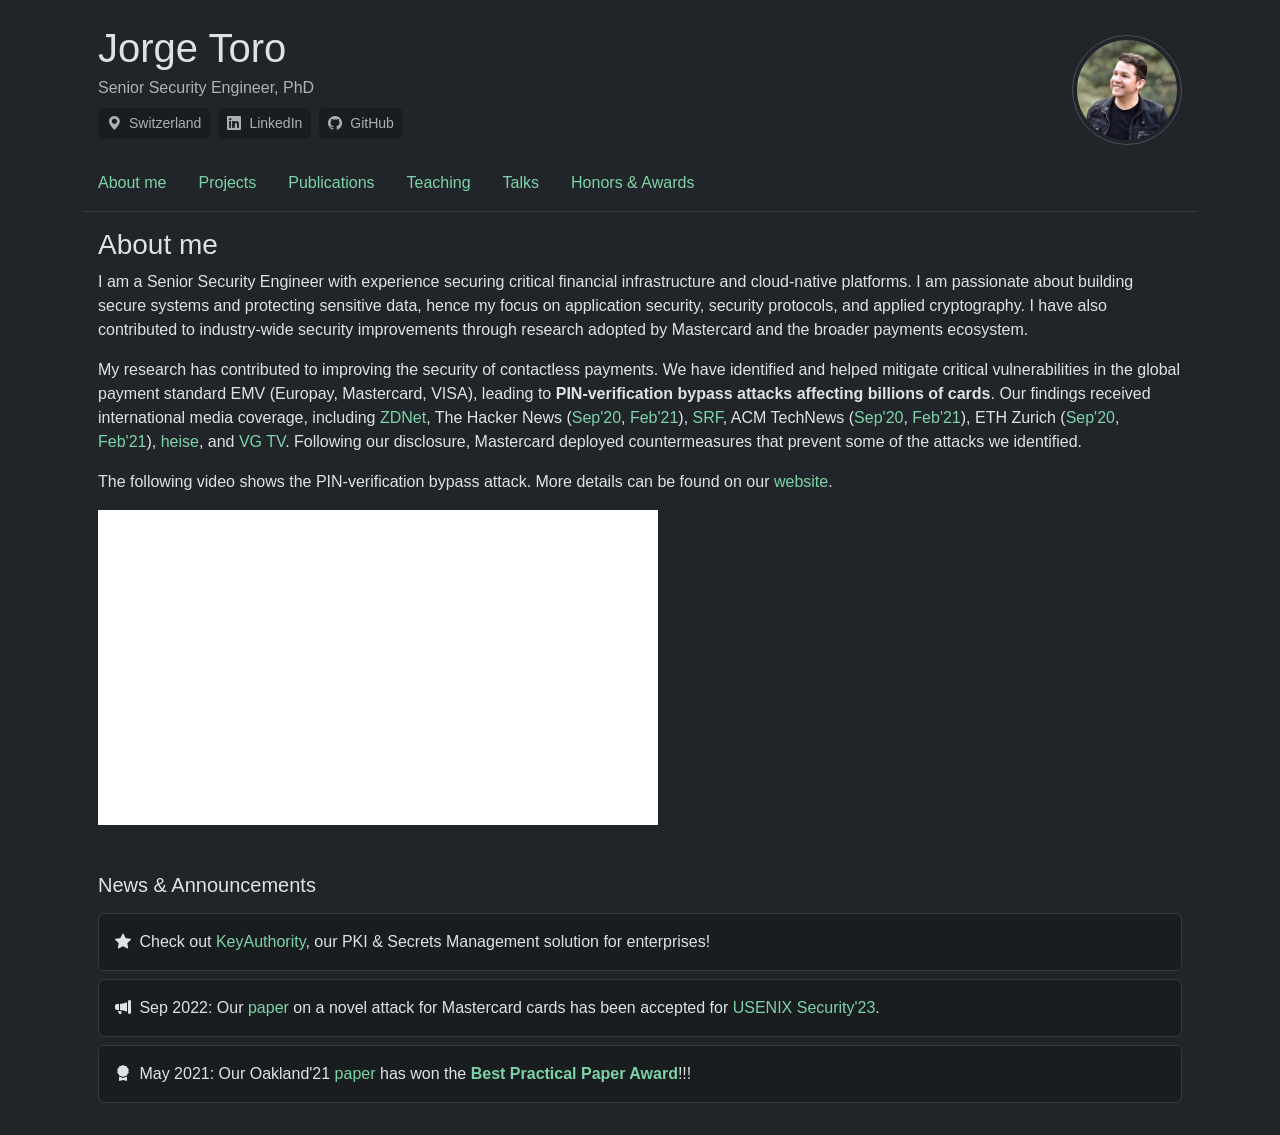
==== index.html @ 417beaee "minor" ====
<!doctype html>
<html lang="en" data-bs-theme="dark">
  <head>
    <meta charset="utf-8" />
    <meta name="viewport" content="width=device-width, initial-scale=1" />
    <title>Jorge Toro</title>
    <link rel="icon" href="assets/img/icon.png" />
    <link
      href="https://cdn.jsdelivr.net/npm/bootstrap@5.3.8/dist/css/bootstrap.min.css"
      rel="stylesheet"
      integrity="sha384-sRIl4kxILFvY47J16cr9ZwB07vP4J8+LH7qKQnuqkuIAvNWLzeN8tE5YBujZqJLB"
      crossorigin="anonymous"
    />
    <link
      rel="stylesheet"
      href="https://cdn.jsdelivr.net/npm/bootstrap-icons@1.11.3/font/bootstrap-icons.min.css"
    />
    <link rel="stylesheet" href="assets/css/style.css" />
  </head>
  <body>
    <div class="container mt-4 pb-2">
      <div class="mx-3 d-flex justify-content-between align-items-center mb-2">
        <div>
          <h1 class="mb-1">Jorge Toro</h1>
          <div class="mb-2 text-muted">Senior Security Engineer, PhD</div>
          <div class="d-flex gap-2 flex-wrap align-items-center">
            <div
              class="alert bg-dark-subtle rounded py-1 px-2 small text-muted"
            >
              <i class="bi bi-geo-alt-fill me-2" aria-hidden="true"></i
              >Switzerland
            </div>
            <div
              class="alert bg-dark-subtle rounded py-1 px-2 small text-muted"
            >
              <a
                class="text-muted"
                href="https://www.linkedin.com/in/jtoropozo"
                target="_blank"
                ><i class="bi bi-linkedin me-2" aria-hidden="true"></i
                >LinkedIn</a
              >
            </div>
            <div
              class="alert bg-dark-subtle rounded py-1 px-2 small text-muted"
            >
              <a
                class="text-muted"
                href="https://github.com/jorgetp"
                target="_blank"
                ><i class="bi bi-github me-2" aria-hidden="true"></i>GitHub</a
              >
            </div>
          </div>
        </div>
        <img
          src="assets/img/profile.jpg"
          alt="Profile picture"
          class="img-fluid rounded-circle p-1 border"
          style="width: 110px"
        />
      </div>
      <ul
        class="nav border-bottom border-dark-subtle pt-0 pb-2 d-flex justify-content-start"
        id="myTab"
        role="tablist"
      >
        <li class="nav-item" role="presentation">
          <button
            class="nav-link active"
            id="home-tab"
            data-bs-toggle="tab"
            data-bs-target="#home"
            type="button"
            role="tab"
            aria-controls="home"
            aria-selected="true"
          >
            About me
          </button>
        </li>
        <li class="nav-item" role="presentation">
          <button
            class="nav-link"
            id="projects-tab"
            data-bs-toggle="tab"
            data-bs-target="#projects"
            type="button"
            role="tab"
            aria-controls="projects"
            aria-selected="false"
          >
            Projects
          </button>
        </li>
        <li class="nav-item" role="presentation">
          <button
            class="nav-link"
            id="publications-tab"
            data-bs-toggle="tab"
            data-bs-target="#publications"
            type="button"
            role="tab"
            aria-controls="publications"
            aria-selected="false"
          >
            Publications
          </button>
        </li>
        <li class="nav-item" role="presentation">
          <button
            class="nav-link"
            id="teaching-tab"
            data-bs-toggle="tab"
            data-bs-target="#teaching"
            type="button"
            role="tab"
            aria-controls="teaching"
            aria-selected="false"
          >
            Teaching
          </button>
        </li>
        <li class="nav-item" role="presentation">
          <button
            class="nav-link"
            id="talks-tab"
            data-bs-toggle="tab"
            data-bs-target="#talks"
            type="button"
            role="tab"
            aria-controls="talks"
            aria-selected="false"
          >
            Talks
          </button>
        </li>
        <li class="nav-item" role="presentation">
          <button
            class="nav-link"
            id="awards-tab"
            data-bs-toggle="tab"
            data-bs-target="#awards"
            type="button"
            role="tab"
            aria-controls="awards"
            aria-selected="false"
          >
            Honors & Awards
          </button>
        </li>
      </ul>
      <div class="mx-3 tab-content" id="myTabContent">
        <div
          class="tab-pane fade show active"
          id="home"
          role="tabpanel"
          aria-labelledby="home-tab"
        >
          <div class="py-3">
            <!--<p class="alert alert-warning">
                  <i class="bi bi-info-circle me-1"></i>
                  This website is mostly about my academic career. I no longer
                  update it regularly since Jan 2023 when I went into industry.
                </p>-->

            <h3>About me</h3>
            <p>
              I am a Senior Security Engineer with experience securing critical
              financial infrastructure and cloud-native platforms. I am
              passionate about building secure systems and protecting sensitive
              data, hence my focus on application security, security protocols,
              and applied cryptography. I have also contributed to industry-wide
              security improvements through research adopted by Mastercard and
              the broader payments ecosystem.
            </p>

            <!--<p>
              Previously, I was a Postdoctoral Researcher at
              <a href="https://ethz.ch/en.html">ETH Zurich</a>, within Prof.
              Basin's Information Security Group. In 2019, I completed my PhD in
              Computer Science at the
              <a href="https://www.uni.lu">University of Luxembourg</a>, under
              the supervision of Prof. Mauw and Dr. Trujillo. During my academic
              career, I developed and applied techniques and tools to produce
              machine-verifiable security proofs and to identify practical
              attacks in real-world cryptographic protocols.
            </p>-->

            <p>
              My research has contributed to improving the security of
              contactless payments. We have identified and helped mitigate
              critical vulnerabilities in the global payment standard EMV
              (Europay, Mastercard, VISA), leading to
              <strong
                >PIN-verification bypass attacks affecting billions of
                cards</strong
              >. Our findings received international media coverage, including
              <a
                href="https://www.zdnet.com/article/academics-bypass-pins-for-visa-contactless-payments/"
                >ZDNet</a
              >, The Hacker News (<a
                href="https://thehackernews.com/2020/09/emv-payment-card-pin-hacking.html"
                >Sep'20</a
              >,
              <a
                href="https://thehackernews.com/2021/02/new-hack-lets-attackers-bypass.html"
                >Feb'21</a
              >),
              <a
                href="https://www.srf.ch/news/schweiz/eth-forscher-warnen-sicherheitsluecke-bei-visa-kreditkarten-entdeckt"
                >SRF</a
              >, ACM TechNews (<a
                href="https://technews.acm.org/archives.cfm?fo=2020-09-sep/sep-04-2020.html#1130993"
                >Sep'20</a
              >,
              <a
                href="https://technews.acm.org/archives.cfm?fo=2021-02-feb/feb-26-2021.html#1151729"
                >Feb'21</a
              >), ETH Zurich (<a
                href="https://ethz.ch/en/news-and-events/eth-news/news/2020/09/outsmarting-the-pin-code.html"
                >Sep'20</a
              >,
              <a
                href="https://ethz.ch/en/news-and-events/eth-news/news/2021/02/security-flaw-detected-for-the-second-time-in-credit-cards.html"
                >Feb'21</a
              >),
              <a
                href="https://www.heise.de/security/meldung/Zahlen-ohne-PIN-Forscher-knacken-Visas-NFC-Bezahlfunktion-4881555.html"
                >heise</a
              >, and
              <a
                href="https://www.vgtv.no/video/205022/ny-svindelmetode-slik-kan-de-kopiere-kortet-ditt-i-koeen"
                >VG TV</a
              >. Following our disclosure, Mastercard deployed countermeasures
              that prevent some of the attacks we identified.
              <!--Furthermore, the next generation of EMV
                  incorporates security mechanisms influenced by our research. -->
            </p>

            <p>
              The following video shows the PIN-verification bypass attack. More
              details can be found on our
              <a href="https://emvrace.github.io/">website</a>.
            </p>

            <div class="ratio ratio-16x9" style="max-width: 560px">
              <iframe
                src="https://www.youtube.com/embed/HrBgPIiqqf8?si=Oq4dSTLOoLwyN6_8"
                title="YouTube video player"
                frameborder="0"
                allow="
                  accelerometer;
                  autoplay;
                  clipboard-write;
                  encrypted-media;
                  gyroscope;
                  picture-in-picture;
                  web-share;
                "
                referrerpolicy="strict-origin-when-cross-origin"
                allowfullscreen
              ></iframe>
            </div>

            <h5 class="pt-5 pb-2">News & Announcements</h5>

            <div class="alert alert-dark mb-2" role="alert">
              <i class="bi bi-star-fill me-1"></i>
              Check out
              <a href="https://keyauthority.net" target="_blank">KeyAuthority</a
              >, our PKI & Secrets Management solution for enterprises!
            </div>

            <div class="alert alert-dark mb-2" role="alert">
              <i class="bi bi-megaphone-fill me-1"></i>
              Sep 2022: Our
              <a
                href="https://ethz.ch/content/dam/ethz/special-interest/infk/inst-infsec/information-security-group-dam/research/publications/pub2023/mastercard-usenix23.pdf"
                >paper</a
              >
              on a novel attack for Mastercard cards has been accepted for
              <a href="https://www.usenix.org/conference/usenixsecurity23"
                >USENIX Security'23</a
              >.
            </div>

            <div class="alert alert-dark mb-2" role="alert">
              <i class="bi bi-award-fill me-1"></i>
              May 2021: Our Oakland'21
              <a
                href="https://ethz.ch/content/dam/ethz/special-interest/infk/inst-infsec/information-security-group-dam/research/publications/pub2021/emv-sp21.pdf"
                >paper</a
              >
              has won the
              <strong
                ><a
                  href="https://twitter.com/IEEESSP/status/1398021192062095361?s=20"
                  >Best Practical Paper Award</a
                ></strong
              >!!!
            </div>
          </div>
        </div>
        <div
          class="tab-pane fade"
          id="projects"
          role="tabpanel"
          aria-labelledby="projects-tab"
        >
          <div class="py-3">
            <h3>Projects</h3>
            <p>
              These are projects where I have contributed in a leading role.
              Company-internal projects are not listed here.
            </p>

            <div>
              <strong>KeyAuthority - PKI &amp; Secrets Management</strong><br />
              Founder &amp; Lead Engineer | Jan 2025 – Present<br />
              <ul class="mt-2 ps-4">
                <li>
                  Architected and implemented a cloud-native PKI and secrets
                  management platform using Go, ReactJS, PostgreSQL, Docker,
                  Kubernetes, and Helm.
                </li>
                <li>
                  Integrated Keycloak, HSMs, cert-manager, and GitLab to
                  automate enterprise security workflows.
                </li>
                <li>
                  Designed Role-Based Access Control (RBAC), approval workflows,
                  and cryptographic governance capabilities.
                </li>
                <li>
                  Links:
                  <a href="https://keyauthority.net" target="_blank">Homepage</a
                  >,
                  <a href="https://staging.keyauthority.net" target="_blank"
                    >Staging Environment</a
                  >,
                  <a
                    href="https://hub.docker.com/u/keyauthoritydh"
                    target="_blank"
                    >Docker Images</a
                  >,
                  <a
                    href="https://artifacthub.io/packages/helm/keyauthority/keyauthority"
                    target="_blank"
                    >Helm Chart</a
                  >
                </li>
              </ul>
            </div>

            <div class="py-1">
              <strong
                >Security Analysis of the Next-Generation Payment
                Protocol</strong
              ><br />
              Principal Researcher & Engineer | ETH Zurich (joint with
              Mastercard) | Nov 2021 – May 2022<br />
              <ul class="mt-2 ps-4">
                <li>
                  Led the formal security analysis of Mastercard's
                  next-generation in-store payment protocol, known as EMV C8.
                </li>
                <li>
                  Designed and implemented a model checker to verify security
                  properties of EMV C8.
                </li>
                <li>
                  Tech stack:
                  <a href="https://tamarin-prover.github.io/" target="_blank"
                    >Tamarin prover</a
                  >, Python.
                </li>
              </ul>
            </div>

            <div>
              <strong>Centre for Cyber Trust</strong><br />
              Researcher | ETH Zurich (sponsored by Siemens AG) | Jan 2021 - Dec
              2022
              <ul class="mt-2 ps-4">
                <li>
                  Contributed to the design and verification of cyber-trust
                  systems linking the physical and digital worlds, specializing
                  in document authentication.
                </li>
                <li>
                  Explored potential collaborations with a major institution in
                  Zurich.
                </li>
                <li>Tech stack: Tamarin Prover, Python, Java, Android.</li>
              </ul>
            </div>
          </div>
        </div>
        <div
          class="tab-pane fade"
          id="publications"
          role="tabpanel"
          aria-labelledby="publications-tab"
        >
          <div class="py-3">
            <h3>Publications</h3>
            <p>
              These are some of my publications. For a complete list, please see
              my
              <a
                href="https://scholar.google.com/citations?user=mF6Rm5oAAAAJ&hl=en"
                >Google Scholar profile</a
              >.
            </p>

            <div class="table-responsive">
              <table class="table table-striped align-middle">
                <thead>
                  <tr>
                    <th scope="col">Year</th>
                    <th scope="col">Title</th>
                    <th scope="col">Authors</th>
                    <th scope="col">Venue</th>
                    <th scope="col">Links</th>
                  </tr>
                </thead>
                <tbody>
                  <tr>
                    <td>2023</td>
                    <td>
                      <strong
                        >SealClub: Computer-aided Paper Document
                        Authentication</strong
                      >
                    </td>
                    <td>M. Ochoa, H. Vanegas, J. Toro-Pozo, and D. Basin</td>
                    <td>
                      39th Annual Computer Security Applications Conference
                      (ACSAC)
                    </td>
                    <td>
                      <a
                        href="https://people.inf.ethz.ch/basin/pubs/acsac23.pdf"
                        >PDF</a
                      >,
                      <a href="https://doi.org/10.1145/3627106.3627176">DOI</a>
                    </td>
                  </tr>
                  <tr>
                    <td>2023</td>
                    <td>
                      <strong
                        >Inducing Authentication Failures to Bypass Credit Card
                        PINs</strong
                      >
                    </td>
                    <td>D. Basin, P. Schaller, and J. Toro-Pozo</td>
                    <td>32nd USENIX Security Symposium</td>
                    <td>
                      <a href="https://emvrace.github.io/">WEB</a>,
                      <a
                        href="https://ethz.ch/content/dam/ethz/special-interest/infk/inst-infsec/information-security-group-dam/research/publications/pub2023/mastercard-usenix23.pdf"
                        >PDF</a
                      >
                    </td>
                  </tr>
                  <tr>
                    <td>2021</td>
                    <td>
                      <strong
                        >Card Brand Mixup Attack: Bypassing the PIN in non-Visa
                        Cards by Using Them for Visa Transactions</strong
                      >
                    </td>
                    <td>D. Basin, R. Sasse, and J. Toro-Pozo</td>
                    <td>30th USENIX Security Symposium</td>
                    <td>
                      <a href="https://emvrace.github.io/">WEB</a>,
                      <a
                        href="https://ethz.ch/content/dam/ethz/special-interest/infk/inst-infsec/information-security-group-dam/research/publications/pub2021/sec21fall-basin.pdf"
                        >PDF</a
                      >
                    </td>
                  </tr>
                  <tr>
                    <td>2021</td>
                    <td>
                      <strong>The EMV Standard: Break, Fix, Verify</strong>
                    </td>
                    <td>D. Basin, R. Sasse, and J. Toro-Pozo</td>
                    <td>
                      42nd IEEE Symposium on Security and Privacy (S&amp;P)
                    </td>
                    <td>
                      <a href="https://emvrace.github.io/">WEB</a>,
                      <a
                        href="https://ethz.ch/content/dam/ethz/special-interest/infk/inst-infsec/information-security-group-dam/research/publications/pub2021/emv-sp21.pdf"
                        >PDF</a
                      >,
                      <a
                        href="https://jorgetp.github.io/assets/img/oakland-award.jpg"
                        >AWARD</a
                      >
                    </td>
                  </tr>
                  <tr>
                    <td>2019</td>
                    <td>
                      <strong
                        >Post-Collusion Security and Distance Bounding</strong
                      >
                    </td>
                    <td>
                      S. Mauw, Z. Smith, J. Toro-Pozo, and R. Trujillo-Rasua
                    </td>
                    <td>
                      26th ACM SIGSAC Conference on Computer and Communications
                      Security (CCS)
                    </td>
                    <td>
                      <a href="https://jorgetp.github.io/assets/pdf/CCS19.pdf"
                        >PDF</a
                      >,
                      <a href="https://doi.org/10.1145/3319535.3345651">DOI</a>
                    </td>
                  </tr>
                  <tr>
                    <td>2019</td>
                    <td>
                      <strong
                        >Computational and symbolic analysis of
                        distance-bounding protocols</strong
                      >
                    </td>
                    <td>J. L. Toro Pozo</td>
                    <td>PhD thesis, University of Luxembourg</td>
                    <td>
                      <a
                        href="https://jorgetp.github.io/assets/pdf/thesis-jorge.pdf"
                        >PDF</a
                      >,
                      <a href="http://orbilu.uni.lu/handle/10993/39506">URL</a>
                    </td>
                  </tr>
                  <tr>
                    <td>2018</td>
                    <td>
                      <strong
                        >Automated Identification of Desynchronisation Attacks
                        on Shared Secrets</strong
                      >
                    </td>
                    <td>
                      S. Mauw, Z. Smith, J. Toro-Pozo, and R. Trujillo-Rasua
                    </td>
                    <td>
                      23rd European Symposium on Research in Computer Security
                      (ESORICS)
                    </td>
                    <td>
                      <a href="https://doi.org/10.1007/978-3-319-99073-6_20"
                        >DOI</a
                      >
                    </td>
                  </tr>
                  <tr>
                    <td>2018</td>
                    <td>
                      <strong
                        >Distance-Bounding Protocols: Verification without Time
                        and Location</strong
                      >
                    </td>
                    <td>
                      S. Mauw, Z. Smith, J. Toro-Pozo, and R. Trujillo-Rasua
                    </td>
                    <td>
                      39th IEEE Symposium on Security and Privacy (S&amp;P)
                    </td>
                    <td>
                      <a href="https://jorgetp.github.io/assets/pdf/SP18.pdf"
                        >PDF</a
                      >,
                      <a href="https://doi.org/10.1109/SP.2018.00001">DOI</a>
                    </td>
                  </tr>
                  <tr>
                    <td>2017</td>
                    <td>
                      <strong>Multiobjective variable mesh optimization</strong>
                    </td>
                    <td>Y. Salgueiro, J. L. Toro, R. Bello, and R. Falcon</td>
                    <td>Annals of Operations Research, 258(2): 869-893</td>
                    <td>
                      <a href="https://jorgetp.github.io/assets/pdf/MOVMO.pdf"
                        >PDF</a
                      >,
                      <a href="https://doi.org/10.1007/s10479-016-2221-5"
                        >DOI</a
                      >
                    </td>
                  </tr>
                  <tr>
                    <td>2016</td>
                    <td>
                      <strong
                        >Optimality Results on the Security of Lookup-Based
                        Protocols</strong
                      >
                    </td>
                    <td>S. Mauw, J. Toro-Pozo, and R. Trujillo-Rasua</td>
                    <td>
                      12th Radio Frequency Identification and IoT Security
                      Workshop (RFIDSec)
                    </td>
                    <td>
                      <a href="https://doi.org/10.1007/978-3-319-62024-4_10"
                        >DOI</a
                      >
                    </td>
                  </tr>
                  <tr>
                    <td>2016</td>
                    <td>
                      <strong
                        >A Class of Precomputation-Based Distance-Bounding
                        Protocols</strong
                      >
                    </td>
                    <td>S. Mauw, J. Toro-Pozo, and R. Trujillo-Rasua</td>
                    <td>
                      1st IEEE European Symposium on Security and Privacy
                      (EuroS&amp;P)
                    </td>
                    <td>
                      <a href="https://doi.org/10.1109/EuroSP.2016.19">DOI</a>
                    </td>
                  </tr>
                  <tr>
                    <td>2014</td>
                    <td>
                      <strong
                        >Noise Detection and Learning Based on Current
                        Information</strong
                      >
                    </td>
                    <td>
                      D. Pascual Gonz&aacute;lez; F. D. V&aacute;zquez Mesa; and
                      J. L. Toro Pozo
                    </td>
                    <td>Computaci&oacute;n y Sistemas, 18(1)</td>
                    <td>
                      <a
                        href="http://cys.cic.ipn.mx/ojs/index.php/CyS/article/view/1593"
                        >URL</a
                      >
                    </td>
                  </tr>
                </tbody>
              </table>
            </div>
          </div>
        </div>
        <div
          class="tab-pane fade"
          id="awards"
          role="tabpanel"
          aria-labelledby="awards-tab"
        >
          <div class="py-3">
            <h3>Honors & Awards</h3>
            <p>These are some of my selected honors and awards.</p>

            <div class="table-responsive">
              <table class="table table-striped align-middle">
                <thead>
                  <tr>
                    <th scope="col">Year</th>
                    <th scope="col">Award</th>
                    <th scope="col">Organization / Context</th>
                  </tr>
                </thead>
                <tbody>
                  <tr>
                    <td>2021</td>
                    <td>
                      <strong
                        ><a
                          href="https://www.ieee-security.org/TC/SP2021/awards.html"
                          >Best Practical Paper Award</a
                        ></strong
                      >
                    </td>
                    <td>
                      42nd IEEE Symposium on Security and Privacy (S&amp;P)
                    </td>
                  </tr>
                  <tr>
                    <td>2020</td>
                    <td>
                      <strong
                        ><a
                          href="https://www.iit.cnr.it/STM-WG/contentpage06.html"
                          >Best PhD Thesis on Security and Trust Management</a
                        ></strong
                      >
                    </td>
                    <td>
                      European Research Consortium for Informatics and
                      Mathematics (<a href="https://www.ercim.eu">ERCIM</a>)
                    </td>
                  </tr>
                  <tr>
                    <td>2019</td>
                    <td>
                      <strong>Best Thesis in Computer Science</strong>
                    </td>
                    <td>University of Luxembourg</td>
                  </tr>
                  <tr>
                    <td>2015</td>
                    <td><strong>AFR-PhD Grant</strong> (~170K euros)</td>
                    <td>
                      Luxembourg National Research Fund (<a
                        href="https://www.fnr.lu"
                        >FNR</a
                      >)
                    </td>
                  </tr>
                </tbody>
              </table>
            </div>
          </div>
        </div>
        <div
          class="tab-pane fade"
          id="teaching"
          role="tabpanel"
          aria-labelledby="teaching-tab"
        >
          <div class="py-3">
            <h3>Teaching</h3>
            <p>
              I have been part of the teaching team for the following courses
              (2016 to date).
            </p>
            <div class="table-responsive">
              <table class="table table-striped align-middle">
                <thead>
                  <tr>
                    <th scope="col">Term</th>
                    <th scope="col">Course</th>
                    <th scope="col">Institution</th>
                    <th scope="col">Description</th>
                  </tr>
                </thead>
                <tbody>
                  <tr>
                    <td>Spring 2022</td>
                    <td>
                      <strong
                        ><a
                          href="https://infsec.ethz.ch/education/ss2022/infsec.html"
                          >Information Security</a
                        ></strong
                      >
                    </td>
                    <td>ETH Zurich</td>
                    <td>
                      This course provides an introduction to Information
                      Security. The focus is on fundamental concepts and models,
                      basic cryptography, protocols and system security, and
                      privacy and data protection. While the emphasis is on
                      foundations, case studies are given that examine different
                      realizations of these ideas in practice.
                    </td>
                  </tr>
                  <tr>
                    <td>Autumn 2021</td>
                    <td>
                      <strong
                        ><a
                          href="https://infsec.ethz.ch/education/as2021/seclab.html"
                          >Applied Security Laboratory</a
                        ></strong
                      >
                    </td>
                    <td>ETH Zurich</td>
                    <td>
                      This is a hands-on course on applied aspects of
                      Information Security. It covers topics such as applied
                      information security, operating system security, OS
                      hardening, computer forensics, web application security,
                      design, implementation, and configuration of security
                      mechanisms, risk analysis, and system review.
                    </td>
                  </tr>
                  <tr>
                    <td>Spring 2021</td>
                    <td>
                      <strong
                        ><a
                          href="https://systems.ethz.ch/education/courses/2021-spring/big-data-for-engineers.html"
                          >Big Data for Engineers</a
                        ></strong
                      >
                    </td>
                    <td>ETH Zurich</td>
                    <td>
                      This database course introduces the most recent advances
                      for scaling storage and querying to Petabytes of data with
                      trillions of records. The course covers techniques to work
                      with heterogeneous data sets and data shapes like trees
                      and graphs.
                    </td>
                  </tr>
                  <tr>
                    <td>Autumn 2020</td>
                    <td>
                      <strong
                        ><a
                          href="http://www.vvz.ethz.ch/Vorlesungsverzeichnis/lerneinheit.view?semkez=2022W&amp;ansicht=KATALOGDATEN&amp;lerneinheitId=161941&amp;lang=en"
                          >Information Security Lab</a
                        ></strong
                      >
                    </td>
                    <td>ETH Zurich</td>
                    <td>
                      This InterFocus course provides a broad, hands-on
                      introduction to Information Security. It introduces
                      adversarial thinking and security by design as key
                      approaches to building secure systems.
                    </td>
                  </tr>
                  <tr>
                    <td>Spring 2020</td>
                    <td>
                      <strong
                        ><a
                          href="http://www.vvz.ethz.ch/Vorlesungsverzeichnis/lerneinheit.view?semkez=2020S&amp;ansicht=KATALOGDATEN&amp;lerneinheitId=137237&amp;lang=en"
                          >Information Systems for Engineers</a
                        ></strong
                      >
                    </td>
                    <td>ETH Zurich</td>
                    <td>
                      This course provides the basics of relational databases
                      from the perspective of the user. We discover why tables
                      are so incredibly powerful to express relations, learn the
                      SQL query language, and how to make the most of it. The
                      course also covers support for data cubes (analytics).
                    </td>
                  </tr>
                  <tr>
                    <td>Autumn 2019</td>
                    <td>
                      <strong
                        ><a
                          href="https://www.ti.inf.ethz.ch/ew/courses/APC19/index.html"
                          >Algorithms, Probability, and Computing</a
                        ></strong
                      >
                    </td>
                    <td>ETH Zurich</td>
                    <td>
                      This course focuses on advanced design and analysis
                      methods for algorithms and data structures, such as
                      Random(ized) Search Trees, Point Location, Minimum Cut,
                      Linear Programming, Randomized Algebraic Algorithms
                      (matchings), Probabilistically Checkable Proofs
                      (introduction).
                    </td>
                  </tr>
                  <tr>
                    <td>2016–2018</td>
                    <td>
                      <strong
                        ><a
                          href="https://satoss.uni.lu/courses/securityprotocols/"
                          >Security Protocols</a
                        ></strong
                      >
                    </td>
                    <td>University of Luxembourg</td>
                    <td>
                      The course helps students develop their skills in manual
                      and computer-aided verification of security protocols.
                    </td>
                  </tr>
                  <tr>
                    <td>2017</td>
                    <td><strong>Information Security Basics</strong></td>
                    <td>University of Luxembourg</td>
                    <td>
                      The course covers the basic concepts of Information
                      Security from a formal methods perspective. These concepts
                      include protocol execution, threat model, security
                      properties, and (manual) verification.
                    </td>
                  </tr>
                </tbody>
              </table>
            </div>
          </div>
        </div>
        <div
          class="tab-pane fade"
          id="talks"
          role="tabpanel"
          aria-labelledby="talks-tab"
        >
          <div class="p-3">
            <h3>Talks</h3>
            <p>These are some of the talks that I've given.</p>
            <div class="table-responsive">
              <table class="table table-striped align-middle">
                <thead>
                  <tr>
                    <th scope="col">Date</th>
                    <th scope="col">Talk</th>
                    <th scope="col">Event</th>
                    <th scope="col">Location</th>
                  </tr>
                </thead>
                <tbody>
                  <tr>
                    <td>Aug 2021</td>
                    <td>
                      <strong
                        >Card Brand Mixup Attack: Bypassing the PIN in non-Visa
                        Cards by Using Them for Visa Transactions</strong
                      >
                    </td>
                    <td>
                      <a
                        href="https://www.usenix.org/conference/usenixsecurity21"
                        >30th USENIX Security Symposium</a
                      >
                    </td>
                    <td>Virtual</td>
                  </tr>
                  <tr>
                    <td>May 2021</td>
                    <td>
                      <strong>The EMV Standard: Break, Fix, Verify</strong>
                    </td>
                    <td>
                      <a href="https://www.ieee-security.org/TC/SP2021"
                        >42nd IEEE Symposium on Security and Privacy
                        (S&amp;P)</a
                      >
                    </td>
                    <td>Virtual</td>
                  </tr>
                  <tr>
                    <td>May 2021</td>
                    <td>
                      <strong
                        >Trustworthy Components by Example of Security
                        Protocols</strong
                      >
                    </td>
                    <td>
                      <a href="https://sscc.ethz.ch"
                        >Swiss Support Center for Cybersecurity (SSCC) Workshop
                        on Dependencies</a
                      >
                    </td>
                    <td>Virtual</td>
                  </tr>
                  <tr>
                    <td>Sep 2021</td>
                    <td>
                      <strong
                        >Computational and Symbolic Analysis of
                        Distance-Bounding Protocols</strong
                      >
                    </td>
                    <td>
                      <a href="https://hosting.services.iit.cnr.it/stm2020"
                        >Security and Trust Management (STM) Workshop 2020</a
                      >
                    </td>
                    <td>Virtual</td>
                  </tr>
                  <tr>
                    <td>Nov 2018</td>
                    <td>
                      <strong
                        >Collusion in Security Protocols: Terrorist Fraud as a
                        Use Case</strong
                      >
                    </td>
                    <td>Infsec Group seminar at ETHZ</td>
                    <td>Zurich, Switzerland</td>
                  </tr>
                  <tr>
                    <td>Oct 2018</td>
                    <td>
                      <strong
                        >Distance Bounding Protocols: Verification without Time
                        and Location</strong
                      >
                    </td>
                    <td><a href="https://cispa.de/en">CISPA</a></td>
                    <td>Saarbrucken, Germany</td>
                  </tr>
                  <tr>
                    <td>Apr 2018</td>
                    <td>
                      <strong
                        >Distance Bounding Protocols: Computational vs. Symbolic
                        Models</strong
                      >
                    </td>
                    <td>
                      <a
                        href="https://www.surrey.ac.uk/events/20180414-futuredb-distance-bounding-past-present-future"
                        >FutureDB Workshop</a
                      >
                    </td>
                    <td>Azores, Portugal</td>
                  </tr>
                  <tr>
                    <td>Dec 2017</td>
                    <td>
                      <strong
                        >Distance-Bounding Protocols: Verification without Time
                        and Location</strong
                      >
                    </td>
                    <td>Infsec Group seminar at ETHZ</td>
                    <td>Zurich, Switzerland</td>
                  </tr>
                  <tr>
                    <td>Nov 2017</td>
                    <td>
                      <strong
                        >On Symbolic Verification of Distance-Bounding
                        Protocols</strong
                      >
                    </td>
                    <td>
                      <a href="https://cryptacus.cs.ru.nl">CRYPTACUS'17</a>
                    </td>
                    <td>Nijmegen, The Netherlands</td>
                  </tr>
                  <tr>
                    <td>Mar 2017</td>
                    <td>
                      <strong
                        >On the Optimality of Secure Distance Bounding</strong
                      >
                    </td>
                    <td>
                      <a href="https://grsrd.uni.lu/2017"
                        >Grande Region Security and Reliability Day 2017</a
                      >
                    </td>
                    <td>Luxembourg</td>
                  </tr>
                  <tr>
                    <td>Dec 2016</td>
                    <td>
                      <strong
                        >Optimality Results on the Security of Lookup-Based
                        Protocols</strong
                      >
                    </td>
                    <td>
                      <a href="https://rfidsec2016.org"
                        >12th Radio Frequency Identification and IoT Security
                        Workshop (RFIDSec)</a
                      >
                    </td>
                    <td>Hong Kong, China</td>
                  </tr>
                  <tr>
                    <td>Mar 2016</td>
                    <td>
                      <strong
                        >A class of precomputation-based distance-bounding
                        protocols</strong
                      >
                    </td>
                    <td>
                      <a href="https://grsrd16.inria.fr"
                        >Grande Region Security and Reliability Day 2016</a
                      >
                    </td>
                    <td>Nancy, France</td>
                  </tr>
                </tbody>
              </table>
            </div>
          </div>
        </div>
      </div>
    </div>

    <script
      src="https://cdn.jsdelivr.net/npm/bootstrap@5.3.8/dist/js/bootstrap.bundle.min.js"
      integrity="sha384-FKyoEForCGlyvwx9Hj09JcYn3nv7wiPVlz7YYwJrWVcXK/BmnVDxM+D2scQbITxI"
      crossorigin="anonymous"
    ></script>
  </body>
</html>
---- assets/css/style.css ----
body {
  font-family:
    "Lucida Sans", "Lucida Sans Regular", "Lucida Grande",
    "Lucida Sans Unicode", Geneva, Verdana, sans-serif;
}

:root {
  --bs-link-color: #7dd3a8;
  --bs-link-hover-color: #a7e8c4;
  --bs-primary: #7dd3a8;
}

a {
  text-decoration: none;
  color: #7dd3a8;
}

a:hover {
  text-decoration: underline;
  color: #a7e8c4;
}

.nav-link {
  color: #7dd3a8;
}
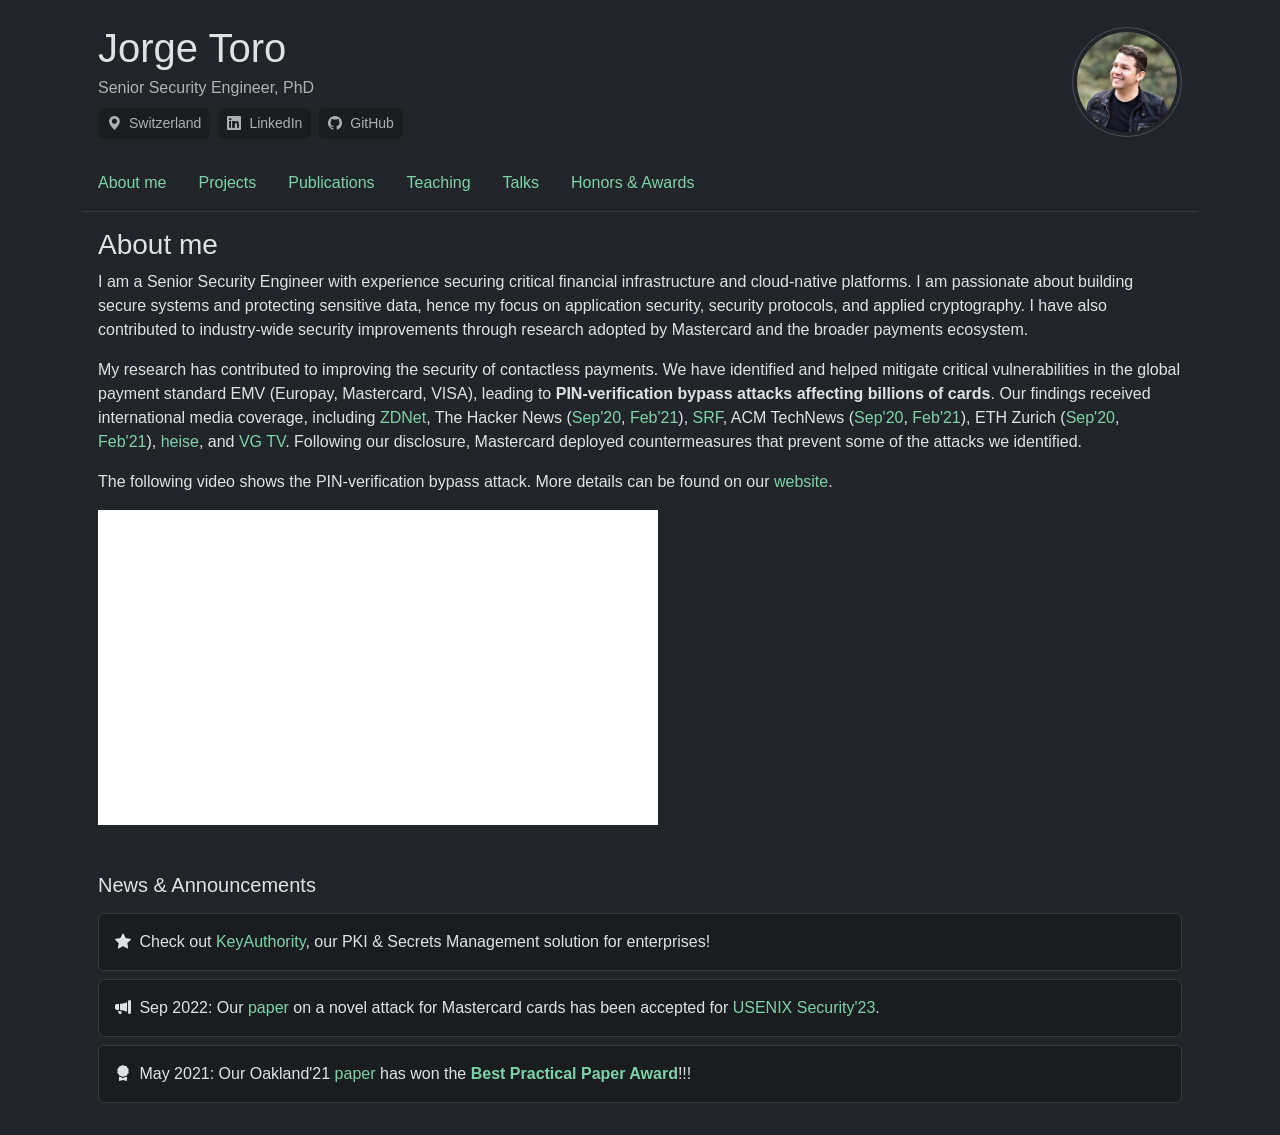
==== commit 610f02a6: "minor" ====
--- a/index.html
+++ b/index.html
@@ -19,19 +19,19 @@
   </head>
   <body>
     <div class="container mt-4 pb-2">
-      <div class="mx-3 d-flex justify-content-between align-items-center mb-2">
+      <div class="mx-3 d-flex justify-content-between align-items-center mb-4">
         <div>
           <h1 class="mb-1">Jorge Toro</h1>
           <div class="mb-2 text-muted">Senior Security Engineer, PhD</div>
           <div class="d-flex gap-2 flex-wrap align-items-center">
             <div
-              class="alert bg-dark-subtle rounded py-1 px-2 small text-muted"
+              class="alert bg-dark-subtle rounded py-1 px-2 small text-muted m-0"
             >
               <i class="bi bi-geo-alt-fill me-2" aria-hidden="true"></i
               >Switzerland
             </div>
             <div
-              class="alert bg-dark-subtle rounded py-1 px-2 small text-muted"
+              class="alert bg-dark-subtle rounded py-1 px-2 small text-muted m-0"
             >
               <a
                 class="text-muted"
@@ -42,7 +42,7 @@
               >
             </div>
             <div
-              class="alert bg-dark-subtle rounded py-1 px-2 small text-muted"
+              class="alert bg-dark-subtle rounded py-1 px-2 small text-muted m-0"
             >
               <a
                 class="text-muted"
@@ -310,7 +310,7 @@
         >
           <div class="py-3">
             <h3>Projects</h3>
-            <p>
+            <p class="text-muted">
               These are projects where I have contributed in a leading role.
               Company-internal projects are not listed here.
             </p>
@@ -405,7 +405,7 @@
         >
           <div class="py-3">
             <h3>Publications</h3>
-            <p>
+            <p class="text-muted">
               These are some of my publications. For a complete list, please see
               my
               <a
@@ -670,7 +670,9 @@
         >
           <div class="py-3">
             <h3>Honors & Awards</h3>
-            <p>These are some of my selected honors and awards.</p>
+            <p class="text-muted">
+              These are some of my selected honors and awards.
+            </p>
 
             <div class="table-responsive">
               <table class="table table-striped align-middle">
@@ -741,7 +743,7 @@
         >
           <div class="py-3">
             <h3>Teaching</h3>
-            <p>
+            <p class="text-muted">
               I have been part of the teaching team for the following courses
               (2016 to date).
             </p>
@@ -912,7 +914,9 @@
         >
           <div class="p-3">
             <h3>Talks</h3>
-            <p>These are some of the talks that I've given.</p>
+            <p class="text-muted">
+              These are some of the talks that I've given.
+            </p>
             <div class="table-responsive">
               <table class="table table-striped align-middle">
                 <thead>
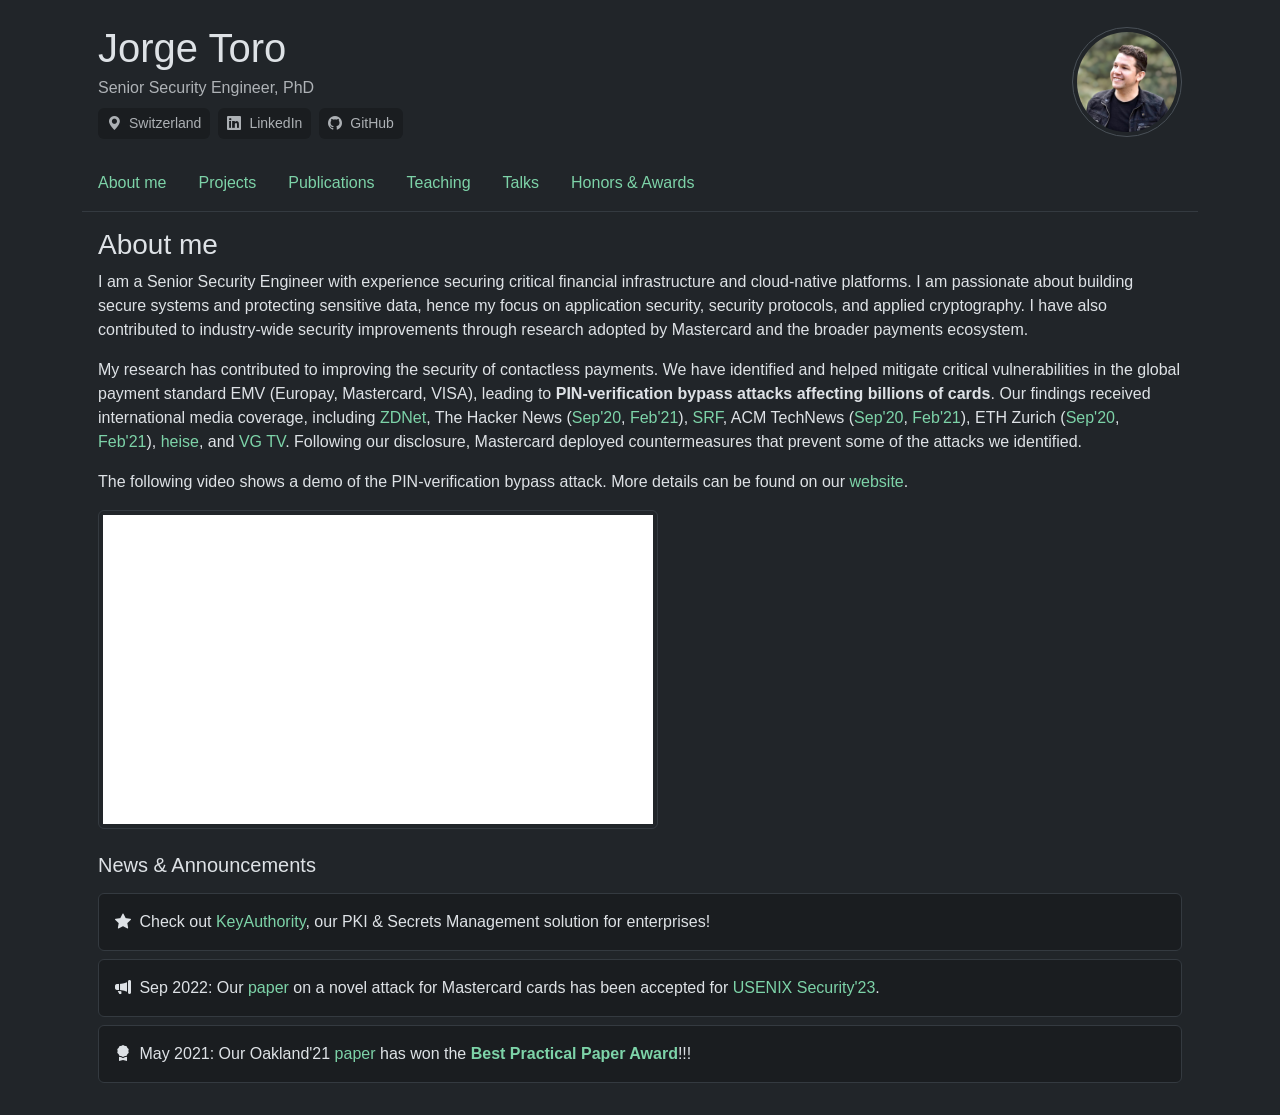
==== commit 01a98a28: "minor" ====
--- a/index.html
+++ b/index.html
@@ -239,31 +239,41 @@
             </p>
 
             <p>
-              The following video shows the PIN-verification bypass attack. More
-              details can be found on our
+              The following video shows a demo of the PIN-verification bypass
+              attack. More details can be found on our
               <a href="https://emvrace.github.io/">website</a>.
             </p>
 
-            <div class="ratio ratio-16x9" style="max-width: 560px">
-              <iframe
-                src="https://www.youtube.com/embed/HrBgPIiqqf8?si=Oq4dSTLOoLwyN6_8"
-                title="YouTube video player"
-                frameborder="0"
-                allow="
-                  accelerometer;
-                  autoplay;
-                  clipboard-write;
-                  encrypted-media;
-                  gyroscope;
-                  picture-in-picture;
-                  web-share;
-                "
-                referrerpolicy="strict-origin-when-cross-origin"
-                allowfullscreen
-              ></iframe>
-            </div>
-
-            <h5 class="pt-5 pb-2">News & Announcements</h5>
+            <div
+              class="p-1 border border-dark-subtle rounded mb-4"
+              style="max-width: 560px"
+            >
+              <div
+                class="ratio ratio-16x9"
+                style="max-width: 560px; max-height: 315px"
+              >
+                <iframe
+                  width="560"
+                  height="315"
+                  src="https://www.youtube.com/embed/8d7UgIiMRBU?si=TC4MjDvPNOIPpmqy"
+                  title="YouTube video player"
+                  frameborder="0"
+                  allow="
+                    accelerometer;
+                    autoplay;
+                    clipboard-write;
+                    encrypted-media;
+                    gyroscope;
+                    picture-in-picture;
+                    web-share;
+                  "
+                  referrerpolicy="strict-origin-when-cross-origin"
+                  allowfullscreen
+                ></iframe>
+              </div>
+            </div>
+
+            <h5 class="pb-2">News & Announcements</h5>
 
             <div class="alert alert-dark mb-2" role="alert">
               <i class="bi bi-star-fill me-1"></i>
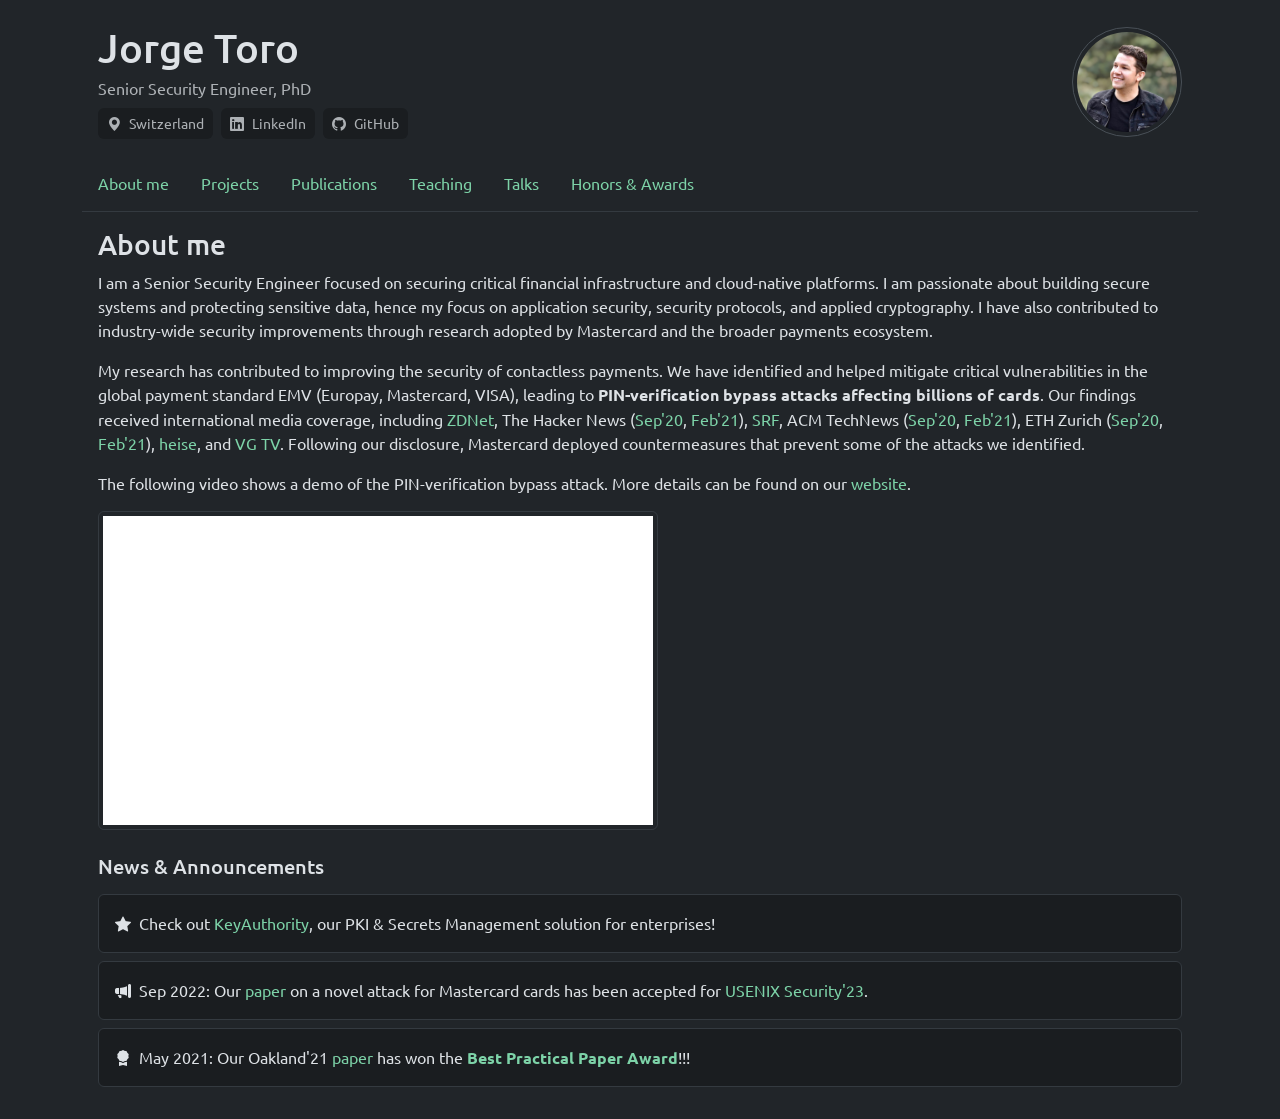
==== commit 1b6465f0: "minor" ====
--- a/index.html
+++ b/index.html
@@ -15,6 +15,14 @@
       rel="stylesheet"
       href="https://cdn.jsdelivr.net/npm/bootstrap-icons@1.11.3/font/bootstrap-icons.min.css"
     />
+
+    <link rel="preconnect" href="https://fonts.googleapis.com" />
+    <link rel="preconnect" href="https://fonts.gstatic.com" crossorigin />
+    <link
+      href="https://fonts.googleapis.com/css2?family=Ubuntu:ital,wght@0,300;0,400;0,500;0,700;1,300;1,400;1,500;1,700&display=swap"
+      rel="stylesheet"
+    />
+
     <link rel="stylesheet" href="assets/css/style.css" />
   </head>
   <body>
@@ -166,7 +174,7 @@
 
             <h3>About me</h3>
             <p>
-              I am a Senior Security Engineer with experience securing critical
+              I am a Senior Security Engineer focused on securing critical
               financial infrastructure and cloud-native platforms. I am
               passionate about building secure systems and protecting sensitive
               data, hence my focus on application security, security protocols,
@@ -319,7 +327,7 @@
           aria-labelledby="projects-tab"
         >
           <div class="py-3">
-            <h3>Projects</h3>
+            <h3 class="mb-1">Projects</h3>
             <p class="text-muted">
               These are projects where I have contributed in a leading role.
               Company-internal projects are not listed here.
@@ -402,7 +410,7 @@
                   Explored potential collaborations with a major institution in
                   Zurich.
                 </li>
-                <li>Tech stack: Tamarin Prover, Python, Java, Android.</li>
+                <li>Tech stack: Tamarin Prover, Java, Android.</li>
               </ul>
             </div>
           </div>
@@ -414,7 +422,7 @@
           aria-labelledby="publications-tab"
         >
           <div class="py-3">
-            <h3>Publications</h3>
+            <h3 class="mb-1">Publications</h3>
             <p class="text-muted">
               These are some of my publications. For a complete list, please see
               my
@@ -425,7 +433,7 @@
             </p>
 
             <div class="table-responsive">
-              <table class="table table-striped align-middle">
+              <table class="table table-striped">
                 <thead>
                   <tr>
                     <th scope="col">Year</th>
@@ -679,13 +687,13 @@
           aria-labelledby="awards-tab"
         >
           <div class="py-3">
-            <h3>Honors & Awards</h3>
+            <h3 class="mb-1">Honors & Awards</h3>
             <p class="text-muted">
               These are some of my selected honors and awards.
             </p>
 
             <div class="table-responsive">
-              <table class="table table-striped align-middle">
+              <table class="table table-striped">
                 <thead>
                   <tr>
                     <th scope="col">Year</th>
@@ -752,13 +760,13 @@
           aria-labelledby="teaching-tab"
         >
           <div class="py-3">
-            <h3>Teaching</h3>
+            <h3 class="mb-1">Teaching</h3>
             <p class="text-muted">
               I have been part of the teaching team for the following courses
               (2016 to date).
             </p>
             <div class="table-responsive">
-              <table class="table table-striped align-middle">
+              <table class="table table-striped">
                 <thead>
                   <tr>
                     <th scope="col">Term</th>
@@ -887,12 +895,7 @@
                   <tr>
                     <td>2016–2018</td>
                     <td>
-                      <strong
-                        ><a
-                          href="https://satoss.uni.lu/courses/securityprotocols/"
-                          >Security Protocols</a
-                        ></strong
-                      >
+                      <strong>Security Protocols</strong>
                     </td>
                     <td>University of Luxembourg</td>
                     <td>
@@ -923,12 +926,12 @@
           aria-labelledby="talks-tab"
         >
           <div class="p-3">
-            <h3>Talks</h3>
+            <h3 class="mb-1">Talks</h3>
             <p class="text-muted">
               These are some of the talks that I've given.
             </p>
             <div class="table-responsive">
-              <table class="table table-striped align-middle">
+              <table class="table table-striped">
                 <thead>
                   <tr>
                     <th scope="col">Date</th>
--- a/assets/css/style.css
+++ b/assets/css/style.css
@@ -1,7 +1,5 @@
 body {
-  font-family:
-    "Lucida Sans", "Lucida Sans Regular", "Lucida Grande",
-    "Lucida Sans Unicode", Geneva, Verdana, sans-serif;
+  font-family: "Ubuntu", monospace;
 }
 
 :root {
@@ -22,4 +20,4 @@
 
 .nav-link {
   color: #7dd3a8;
-}+}
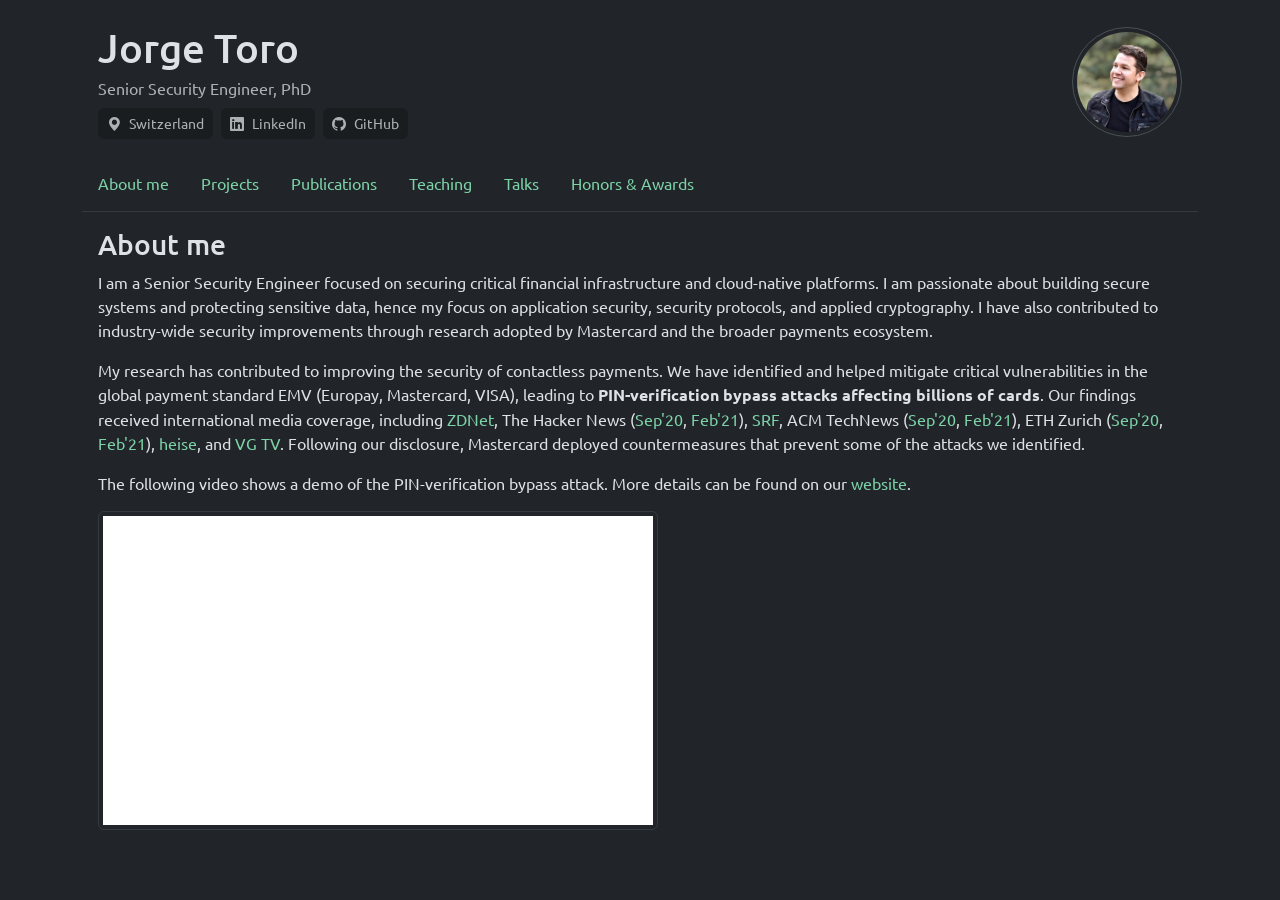
==== commit 89e7b30b: "minor" ====
--- a/index.html
+++ b/index.html
@@ -64,7 +64,7 @@
         <img
           src="assets/img/profile.jpg"
           alt="Profile picture"
-          class="img-fluid rounded-circle p-1 border"
+          class="img-fluid rounded-circle p-1 border d-none d-sm-block"
           style="width: 110px"
         />
       </div>
@@ -281,7 +281,7 @@
               </div>
             </div>
 
-            <h5 class="pb-2">News & Announcements</h5>
+            <!--<h5 class="pb-2">News & Announcements</h5>
 
             <div class="alert alert-dark mb-2" role="alert">
               <i class="bi bi-star-fill me-1"></i>
@@ -317,9 +317,10 @@
                   >Best Practical Paper Award</a
                 ></strong
               >!!!
-            </div>
+            </div>-->
           </div>
         </div>
+
         <div
           class="tab-pane fade"
           id="projects"
@@ -333,86 +334,107 @@
               Company-internal projects are not listed here.
             </p>
 
-            <div>
-              <strong>KeyAuthority - PKI &amp; Secrets Management</strong><br />
-              Founder &amp; Lead Engineer | Jan 2025 – Present<br />
-              <ul class="mt-2 ps-4">
-                <li>
-                  Architected and implemented a cloud-native PKI and secrets
-                  management platform using Go, ReactJS, PostgreSQL, Docker,
-                  Kubernetes, and Helm.
-                </li>
-                <li>
-                  Integrated Keycloak, HSMs, cert-manager, and GitLab to
-                  automate enterprise security workflows.
-                </li>
-                <li>
-                  Designed Role-Based Access Control (RBAC), approval workflows,
-                  and cryptographic governance capabilities.
-                </li>
-                <li>
-                  Links:
-                  <a href="https://keyauthority.net" target="_blank">Homepage</a
-                  >,
-                  <a href="https://staging.keyauthority.net" target="_blank"
-                    >Staging Environment</a
-                  >,
-                  <a
-                    href="https://hub.docker.com/u/keyauthoritydh"
-                    target="_blank"
-                    >Docker Images</a
-                  >,
-                  <a
-                    href="https://artifacthub.io/packages/helm/keyauthority/keyauthority"
-                    target="_blank"
-                    >Helm Chart</a
-                  >
-                </li>
-              </ul>
-            </div>
-
-            <div class="py-1">
-              <strong
-                >Security Analysis of the Next-Generation Payment
-                Protocol</strong
-              ><br />
-              Principal Researcher & Engineer | ETH Zurich (joint with
-              Mastercard) | Nov 2021 – May 2022<br />
-              <ul class="mt-2 ps-4">
-                <li>
-                  Led the formal security analysis of Mastercard's
-                  next-generation in-store payment protocol, known as EMV C8.
-                </li>
-                <li>
-                  Designed and implemented a model checker to verify security
-                  properties of EMV C8.
-                </li>
-                <li>
-                  Tech stack:
-                  <a href="https://tamarin-prover.github.io/" target="_blank"
-                    >Tamarin prover</a
-                  >, Python.
-                </li>
-              </ul>
-            </div>
-
-            <div>
-              <strong>Centre for Cyber Trust</strong><br />
-              Researcher | ETH Zurich (sponsored by Siemens AG) | Jan 2021 - Dec
-              2022
-              <ul class="mt-2 ps-4">
-                <li>
-                  Contributed to the design and verification of cyber-trust
-                  systems linking the physical and digital worlds, specializing
-                  in document authentication.
-                </li>
-                <li>
-                  Explored potential collaborations with a major institution in
-                  Zurich.
-                </li>
-                <li>Tech stack: Tamarin Prover, Java, Android.</li>
-              </ul>
-            </div>
+            <table class="table table-striped">
+              <tbody>
+                <tr>
+                  <td>
+                    <div class="fw-bold">
+                      KeyAuthority - PKI &amp; Secrets Management
+                    </div>
+                    <div class="text-muted mb-1">
+                      Founder &amp; Lead Engineer | Jan 2025 - Present
+                    </div>
+                    <ul>
+                      <li>
+                        Architected and implemented a cloud-native PKI and
+                        secrets management platform using Go, ReactJS,
+                        PostgreSQL, Docker, Kubernetes, and Helm.
+                      </li>
+                      <li>
+                        Integrated Keycloak, HSMs, cert-manager, and GitLab to
+                        automate enterprise security workflows.
+                      </li>
+                      <li>
+                        Designed Role-Based Access Control (RBAC), approval
+                        workflows, and cryptographic governance capabilities.
+                      </li>
+                      <li>
+                        Links:
+                        <a href="https://keyauthority.net" target="_blank"
+                          >Homepage</a
+                        >,
+                        <a
+                          href="https://staging.keyauthority.net"
+                          target="_blank"
+                          >Staging</a
+                        >,
+                        <a
+                          href="https://hub.docker.com/u/keyauthoritydh"
+                          target="_blank"
+                          >Docker Images</a
+                        >,
+                        <a
+                          href="https://artifacthub.io/packages/helm/keyauthority/keyauthority"
+                          target="_blank"
+                          >Helm Chart</a
+                        >
+                      </li>
+                    </ul>
+                  </td>
+                </tr>
+                <tr>
+                  <td>
+                    <div class="fw-bold">
+                      Security Analysis of the Next-Generation Payment
+                    </div>
+                    <div class="text-muted mb-1">
+                      Principal Researcher &amp; Engineer | ETH Zurich (joint
+                      with Mastercard) | Nov 2021 - May 2022
+                    </div>
+                    <ul>
+                      <li>
+                        Led the formal security analysis of Mastercard's
+                        next-generation in-store payment protocol, known as EMV
+                        C8.
+                      </li>
+                      <li>
+                        Designed and implemented a model checker to verify
+                        security properties of EMV C8.
+                      </li>
+                      <li>
+                        Tech stack:
+                        <a
+                          href="https://tamarin-prover.github.io/"
+                          target="_blank"
+                          >Tamarin prover</a
+                        >, Python.
+                      </li>
+                    </ul>
+                  </td>
+                </tr>
+                <tr>
+                  <td>
+                    <div class="fw-bold">Centre for Cyber Trust</div>
+                    <div class="text-muted mb-1">
+                      Researcher | ETH Zurich (sponsored by Siemens AG) | Jan
+                      2021 - Dec 2022
+                    </div>
+                    <ul>
+                      <li>
+                        Contributed to the design and verification of
+                        cyber-trust systems linking the physical and digital
+                        worlds, specializing in document authentication.
+                      </li>
+                      <li>
+                        Explored potential collaborations with a major
+                        institution in Zurich.
+                      </li>
+                      <li>Tech stack: Tamarin Prover, Java, Android.</li>
+                    </ul>
+                  </td>
+                </tr>
+              </tbody>
+            </table>
           </div>
         </div>
         <div
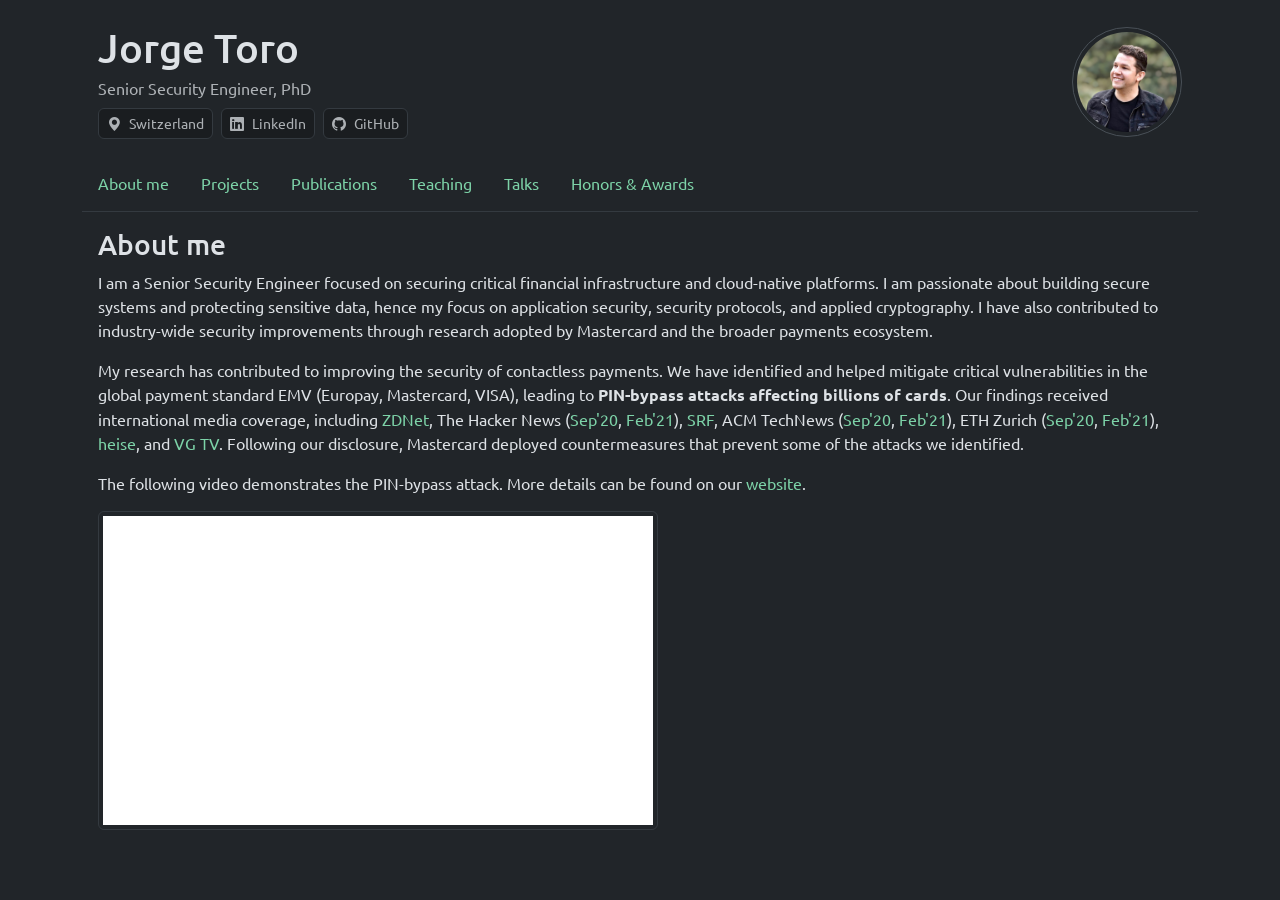
==== commit 7ce596a9: "minor" ====
--- a/index.html
+++ b/index.html
@@ -33,13 +33,13 @@
           <div class="mb-2 text-muted">Senior Security Engineer, PhD</div>
           <div class="d-flex gap-2 flex-wrap align-items-center">
             <div
-              class="alert bg-dark-subtle rounded py-1 px-2 small text-muted m-0"
+              class="alert alert-dark bg-dark-subtle rounded py-1 px-2 small text-muted m-0"
             >
               <i class="bi bi-geo-alt-fill me-2" aria-hidden="true"></i
               >Switzerland
             </div>
             <div
-              class="alert bg-dark-subtle rounded py-1 px-2 small text-muted m-0"
+              class="alert alert-dark bg-dark-subtle rounded py-1 px-2 small text-muted m-0"
             >
               <a
                 class="text-muted"
@@ -50,7 +50,7 @@
               >
             </div>
             <div
-              class="alert bg-dark-subtle rounded py-1 px-2 small text-muted m-0"
+              class="alert alert-dark bg-dark-subtle rounded py-1 px-2 small text-muted m-0"
             >
               <a
                 class="text-muted"
@@ -200,10 +200,8 @@
               contactless payments. We have identified and helped mitigate
               critical vulnerabilities in the global payment standard EMV
               (Europay, Mastercard, VISA), leading to
-              <strong
-                >PIN-verification bypass attacks affecting billions of
-                cards</strong
-              >. Our findings received international media coverage, including
+              <strong>PIN-bypass attacks affecting billions of cards</strong>.
+              Our findings received international media coverage, including
               <a
                 href="https://www.zdnet.com/article/academics-bypass-pins-for-visa-contactless-payments/"
                 >ZDNet</a
@@ -247,8 +245,8 @@
             </p>
 
             <p>
-              The following video shows a demo of the PIN-verification bypass
-              attack. More details can be found on our
+              The following video demonstrates the PIN-bypass attack. More
+              details can be found on our
               <a href="https://emvrace.github.io/">website</a>.
             </p>
 
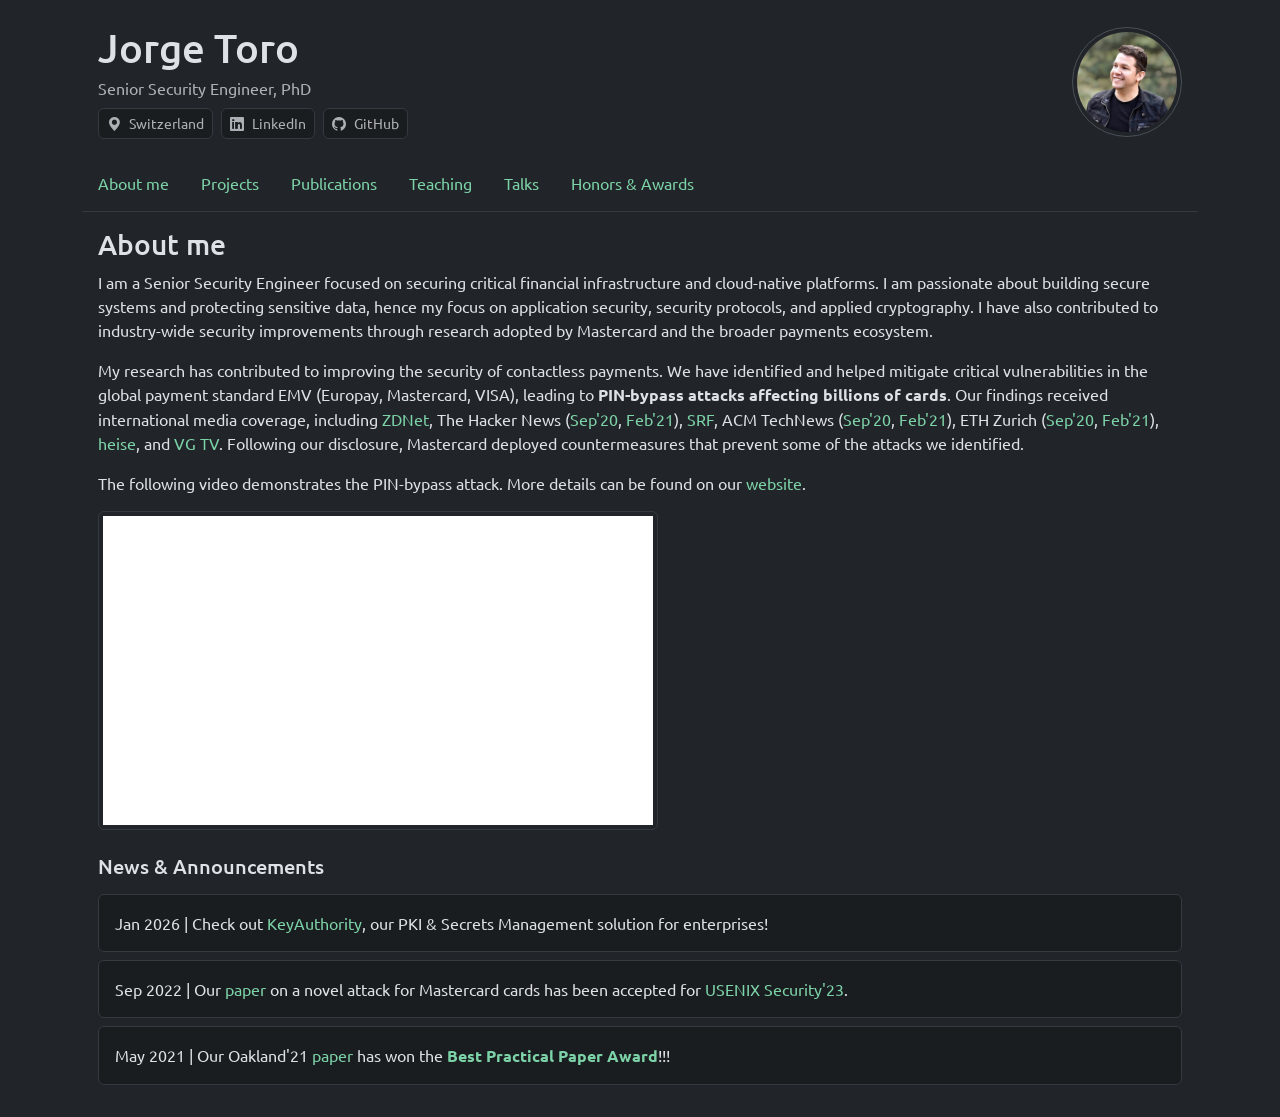
==== commit b5aa2f20: "bring back news section" ====
--- a/index.html
+++ b/index.html
@@ -279,18 +279,16 @@
               </div>
             </div>
 
-            <!--<h5 class="pb-2">News & Announcements</h5>
+            <h5 class="pb-2">News & Announcements</h5>
 
             <div class="alert alert-dark mb-2" role="alert">
-              <i class="bi bi-star-fill me-1"></i>
-              Check out
+              Jan 2026 | Check out
               <a href="https://keyauthority.net" target="_blank">KeyAuthority</a
               >, our PKI & Secrets Management solution for enterprises!
             </div>
 
             <div class="alert alert-dark mb-2" role="alert">
-              <i class="bi bi-megaphone-fill me-1"></i>
-              Sep 2022: Our
+              Sep 2022 | Our
               <a
                 href="https://ethz.ch/content/dam/ethz/special-interest/infk/inst-infsec/information-security-group-dam/research/publications/pub2023/mastercard-usenix23.pdf"
                 >paper</a
@@ -302,8 +300,7 @@
             </div>
 
             <div class="alert alert-dark mb-2" role="alert">
-              <i class="bi bi-award-fill me-1"></i>
-              May 2021: Our Oakland'21
+              May 2021 | Our Oakland'21
               <a
                 href="https://ethz.ch/content/dam/ethz/special-interest/infk/inst-infsec/information-security-group-dam/research/publications/pub2021/emv-sp21.pdf"
                 >paper</a
@@ -315,7 +312,7 @@
                   >Best Practical Paper Award</a
                 ></strong
               >!!!
-            </div>-->
+            </div>
           </div>
         </div>
 
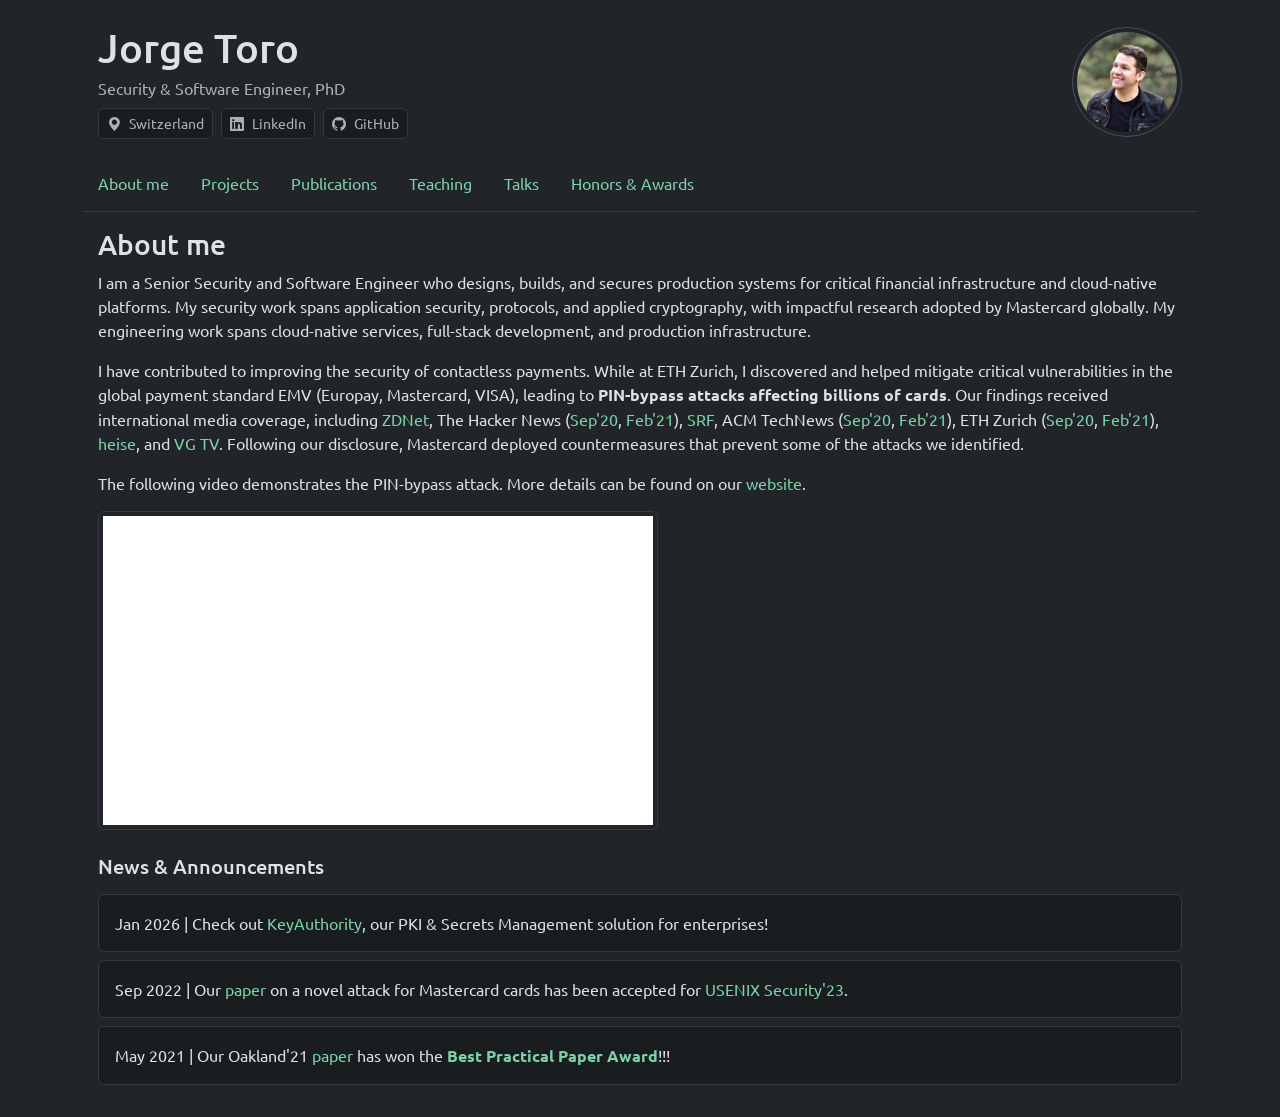
==== commit e54db041: "Refresh bio and Key Authority links Updates the homepage profile copy to better reflect a dual Secur" ====
--- a/index.html
+++ b/index.html
@@ -30,7 +30,9 @@
       <div class="mx-3 d-flex justify-content-between align-items-center mb-4">
         <div>
           <h1 class="mb-1">Jorge Toro</h1>
-          <div class="mb-2 text-muted">Senior Security Engineer, PhD</div>
+          <div class="mb-2 text-muted">
+            Security &amp; Software Engineer, PhD
+          </div>
           <div class="d-flex gap-2 flex-wrap align-items-center">
             <div
               class="alert alert-dark bg-dark-subtle rounded py-1 px-2 small text-muted m-0"
@@ -174,13 +176,13 @@
 
             <h3>About me</h3>
             <p>
-              I am a Senior Security Engineer focused on securing critical
-              financial infrastructure and cloud-native platforms. I am
-              passionate about building secure systems and protecting sensitive
-              data, hence my focus on application security, security protocols,
-              and applied cryptography. I have also contributed to industry-wide
-              security improvements through research adopted by Mastercard and
-              the broader payments ecosystem.
+              I am a Senior Security and Software Engineer who designs, builds,
+              and secures production systems for critical financial
+              infrastructure and cloud-native platforms. My security work spans
+              application security, protocols, and applied cryptography, with
+              impactful research adopted by Mastercard globally. My engineering
+              work spans cloud-native services, full-stack development, and
+              production infrastructure.
             </p>
 
             <!--<p>
@@ -196,8 +198,8 @@
             </p>-->
 
             <p>
-              My research has contributed to improving the security of
-              contactless payments. We have identified and helped mitigate
+              I have contributed to improving the security of contactless
+              payments. While at ETH Zurich, I discovered and helped mitigate
               critical vulnerabilities in the global payment standard EMV
               (Europay, Mastercard, VISA), leading to
               <strong>PIN-bypass attacks affecting billions of cards</strong>.
@@ -361,17 +363,12 @@
                         <a
                           href="https://staging.keyauthority.net"
                           target="_blank"
-                          >Staging</a
+                          >Live Demo</a
                         >,
                         <a
-                          href="https://hub.docker.com/u/keyauthoritydh"
+                          href="https://github.com/keyauthority/keyauthority"
                           target="_blank"
-                          >Docker Images</a
-                        >,
-                        <a
-                          href="https://artifacthub.io/packages/helm/keyauthority/keyauthority"
-                          target="_blank"
-                          >Helm Chart</a
+                          >Source Code</a
                         >
                       </li>
                     </ul>
